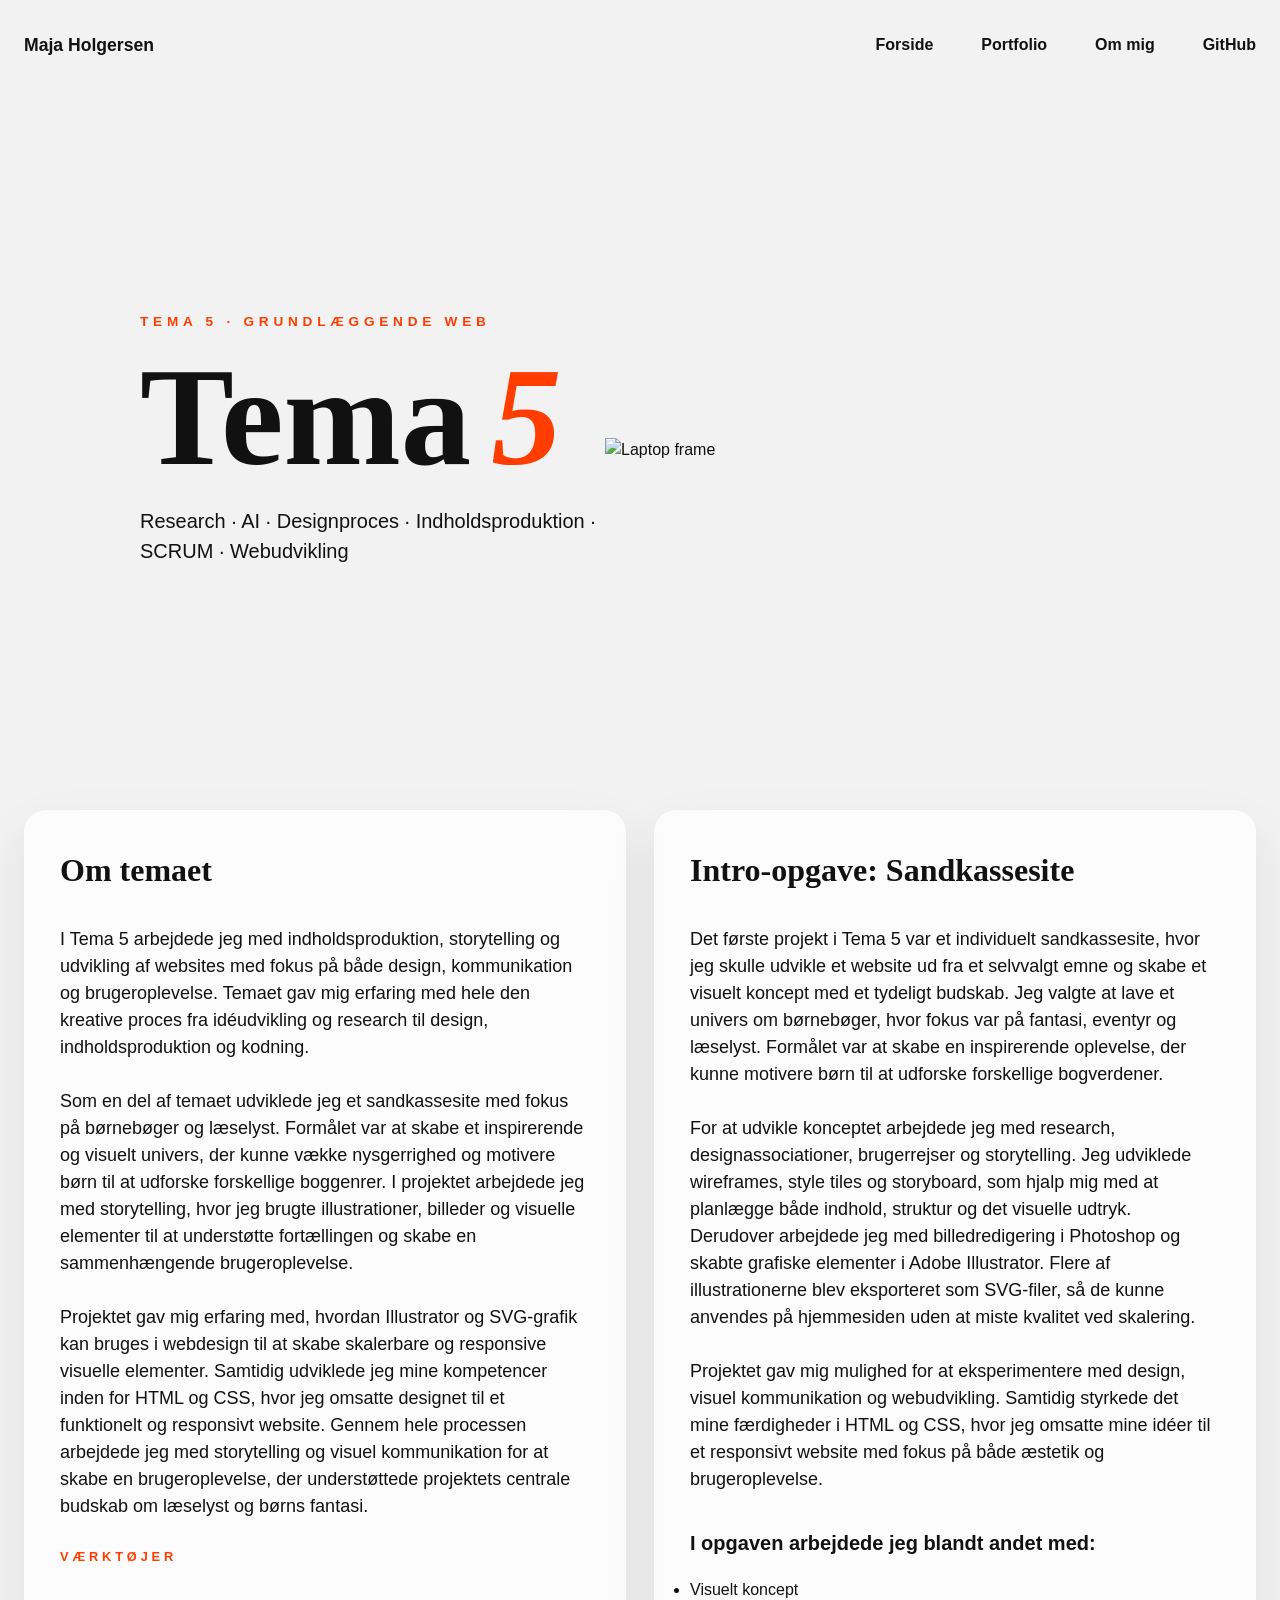
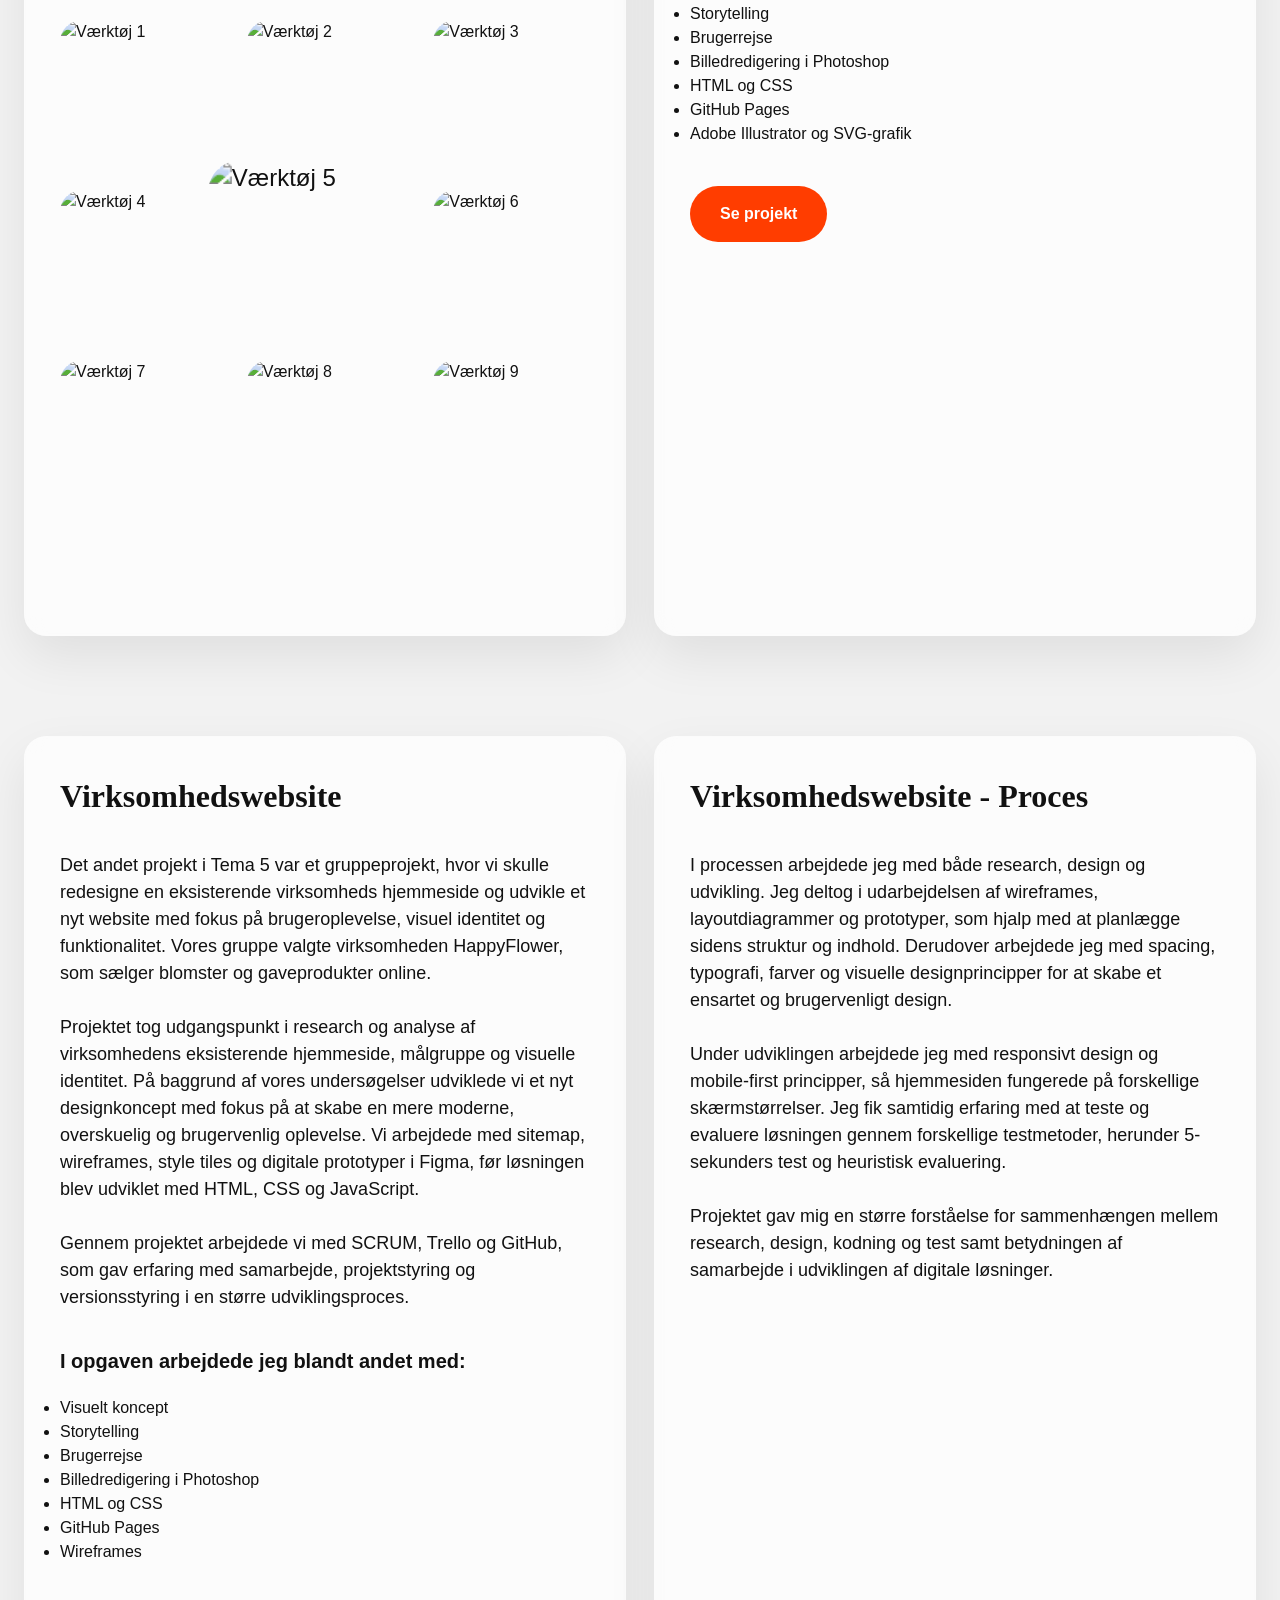
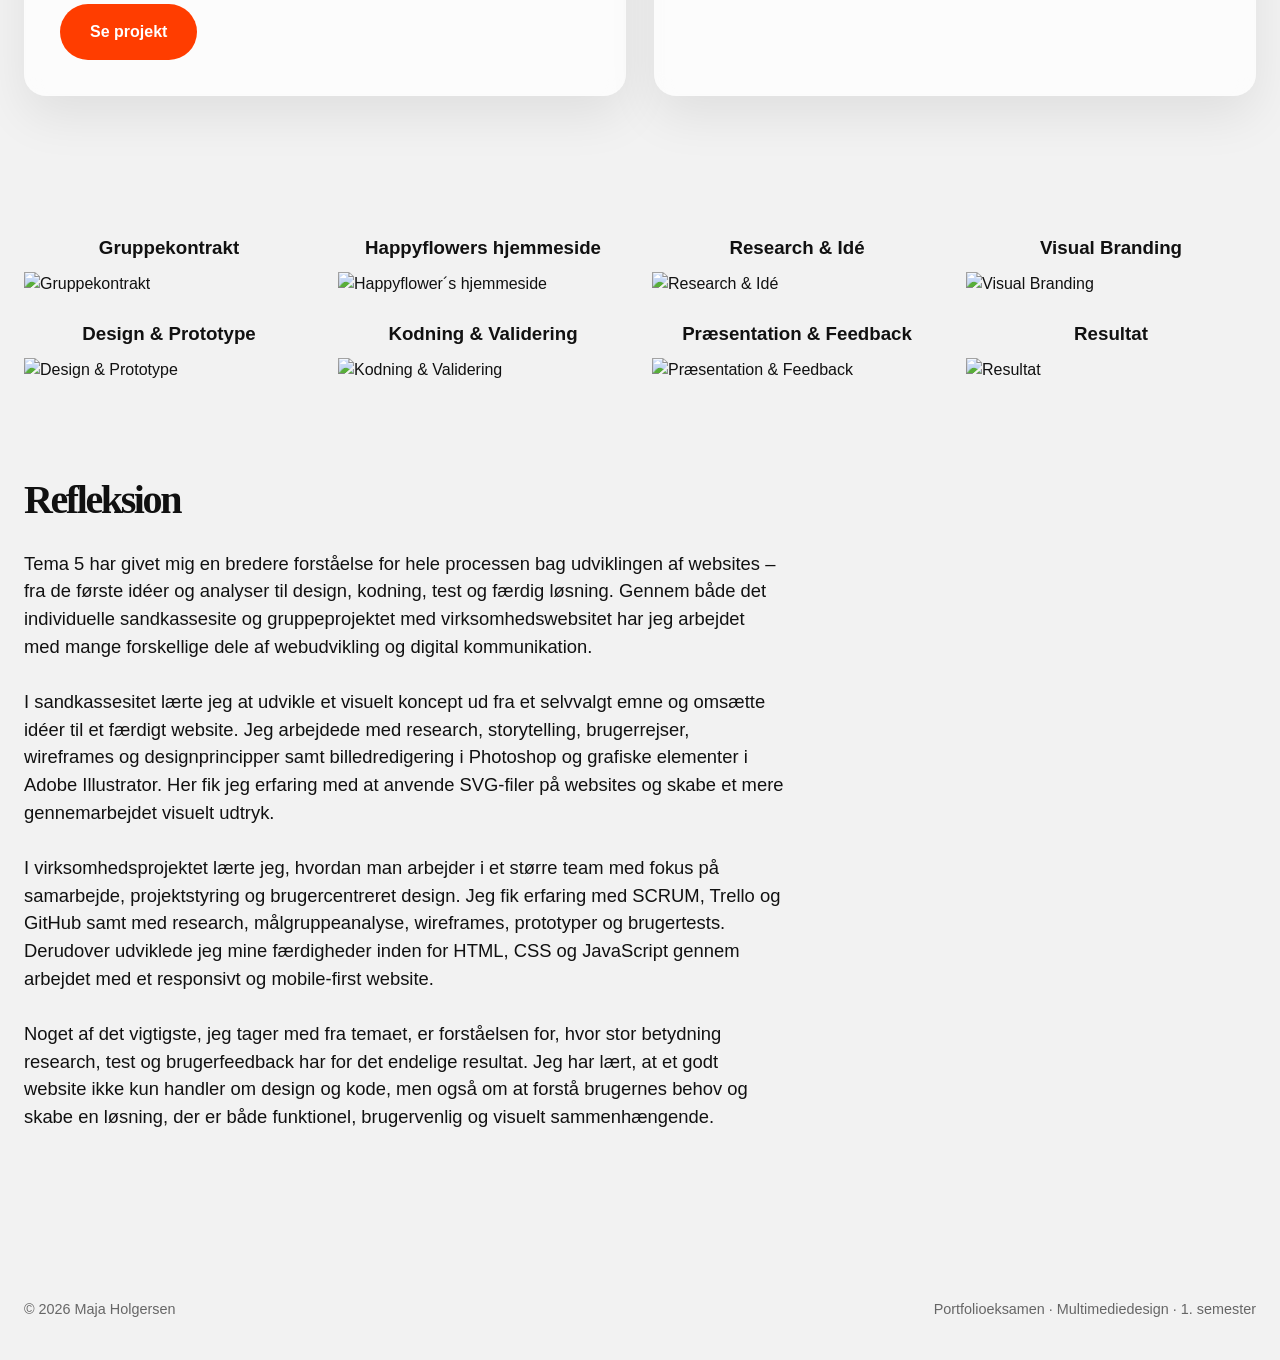
==== tema5.html @ cddb8886 "Add files via upload" ====
<!doctype html>
<html lang="da">
  <head>
    <meta charset="UTF-8" />
    <meta name="viewport" content="width=device-width, initial-scale=1.0" />
    <title>Tema 5</title>
    <link rel="stylesheet" href="css/tema5.css" />
  </head>

  <body>
    <header>
      <nav>
        <a href="index.html">Maja Holgersen</a>

        <ul>
          <li><a href="index.html">Forside</a></li>
          <li><a href="portfolio.html">Portfolio</a></li>
          <li><a href="ommig.html">Om mig</a></li>
          <li><a href="https://github.com/maho1005/Eksamen-Portfolio" target="_blank" rel="noopener noreferrer">GitHub</a></li>
        </ul>
      </nav>
    </header>

    <main>
      <section class="tema-hero">
        <div class="tema-content">
          <p>Tema 5 · Grundlæggende web</p>

          <h1>Tema <span>5</span></h1>

          <p>Research · AI · Designproces · Indholdsproduktion · SCRUM · Webudvikling</p>
        </div>

        <div class="laptop-wrapper">
          <video autoplay muted loop playsinline>
            <source src="videos/tema5video.mp4" type="video/mp4" />
          </video>
          <img src="images/pc.webp" alt="Laptop frame" />
        </div>
      </section>

      <section class="info-grid">
        <article>
          <h2>Om temaet</h2>

          <p>
            I Tema 5 arbejdede jeg med indholdsproduktion, storytelling og udvikling af websites med fokus på både design, kommunikation og brugeroplevelse. Temaet gav mig erfaring med hele den kreative proces fra idéudvikling og research til design,
            indholdsproduktion og kodning.
          </p>
          <p>
            Som en del af temaet udviklede jeg et sandkassesite med fokus på børnebøger og læselyst. Formålet var at skabe et inspirerende og visuelt univers, der kunne vække nysgerrighed og motivere børn til at udforske forskellige boggenrer. I
            projektet arbejdede jeg med storytelling, hvor jeg brugte illustrationer, billeder og visuelle elementer til at understøtte fortællingen og skabe en sammenhængende brugeroplevelse.
          </p>
          <p>
            Projektet gav mig erfaring med, hvordan Illustrator og SVG-grafik kan bruges i webdesign til at skabe skalerbare og responsive visuelle elementer. Samtidig udviklede jeg mine kompetencer inden for HTML og CSS, hvor jeg omsatte designet
            til et funktionelt og responsivt website. Gennem hele processen arbejdede jeg med storytelling og visuel kommunikation for at skabe en brugeroplevelse, der understøttede projektets centrale budskab om læselyst og børns fantasi.
          </p>

          <section class="tools-section">
            <p>Værktøjer</p>

            <div class="tools-grid">
              <img src="images/html.webp" alt="Værktøj 1" />
              <img src="images/css.webp" alt="Værktøj 2" />
              <img class="vaerktoj3" src="images/vsc.webp" alt="Værktøj 3" />
              <img src="images/figma.webp" alt="Værktøj 4" />
              <img class="vaerktoj5" src="images/bi.webp" alt="Værktøj 5" />
              <img class="vaerktoj6" src="images/git.webp" alt="Værktøj 6" />
              <img src="images/js.webp" alt="Værktøj 7" />
              <img src="images/ai.webp" alt="Værktøj 8" />
              <img src="images/trello.webp" alt="Værktøj 9" />
            </div>
          </section>
        </article>

        <article>
          <h2>Intro-opgave: Sandkassesite</h2>

          <p>
            Det første projekt i Tema 5 var et individuelt sandkassesite, hvor jeg skulle udvikle et website ud fra et selvvalgt emne og skabe et visuelt koncept med et tydeligt budskab. Jeg valgte at lave et univers om børnebøger, hvor fokus var på
            fantasi, eventyr og læselyst. Formålet var at skabe en inspirerende oplevelse, der kunne motivere børn til at udforske forskellige bogverdener.
          </p>

          <p>
            For at udvikle konceptet arbejdede jeg med research, designassociationer, brugerrejser og storytelling. Jeg udviklede wireframes, style tiles og storyboard, som hjalp mig med at planlægge både indhold, struktur og det visuelle udtryk.
            Derudover arbejdede jeg med billedredigering i Photoshop og skabte grafiske elementer i Adobe Illustrator. Flere af illustrationerne blev eksporteret som SVG-filer, så de kunne anvendes på hjemmesiden uden at miste kvalitet ved skalering.
          </p>

          <p>
            Projektet gav mig mulighed for at eksperimentere med design, visuel kommunikation og webudvikling. Samtidig styrkede det mine færdigheder i HTML og CSS, hvor jeg omsatte mine idéer til et responsivt website med fokus på både æstetik og
            brugeroplevelse.
          </p>

          <h3>I opgaven arbejdede jeg blandt andet med:</h3>

          <ul>
            <li>Visuelt koncept</li>
            <li>Storytelling</li>
            <li>Brugerrejse</li>
            <li>Billedredigering i Photoshop</li>
            <li>HTML og CSS</li>
            <li>GitHub Pages</li>
            <li>Adobe Illustrator og SVG-grafik</li>
          </ul>
          <a href="https://maho1005.github.io/Sandkassesite/" target="_blank" rel="noopener noreferrer">Se projekt</a>
        </article>
      </section>
      <section class="info-grid">
        <article>
          <h2>Virksomhedswebsite</h2>

          <p>
            Det andet projekt i Tema 5 var et gruppeprojekt, hvor vi skulle redesigne en eksisterende virksomheds hjemmeside og udvikle et nyt website med fokus på brugeroplevelse, visuel identitet og funktionalitet. Vores gruppe valgte virksomheden
            HappyFlower, som sælger blomster og gaveprodukter online.
          </p>

          <p>
            Projektet tog udgangspunkt i research og analyse af virksomhedens eksisterende hjemmeside, målgruppe og visuelle identitet. På baggrund af vores undersøgelser udviklede vi et nyt designkoncept med fokus på at skabe en mere moderne,
            overskuelig og brugervenlig oplevelse. Vi arbejdede med sitemap, wireframes, style tiles og digitale prototyper i Figma, før løsningen blev udviklet med HTML, CSS og JavaScript.
          </p>

          <p>Gennem projektet arbejdede vi med SCRUM, Trello og GitHub, som gav erfaring med samarbejde, projektstyring og versionsstyring i en større udviklingsproces.</p>

          <h3>I opgaven arbejdede jeg blandt andet med:</h3>

          <ul>
            <li>Visuelt koncept</li>
            <li>Storytelling</li>
            <li>Brugerrejse</li>
            <li>Billedredigering i Photoshop</li>
            <li>HTML og CSS</li>
            <li>GitHub Pages</li>
            <li>Wireframes</li>
          </ul>

          <a href="https://maho1005.github.io/HapperFlower/index.html" target="_blank" rel="noopener noreferrer">Se projekt</a>
        </article>

        <article>
          <h2>Virksomhedswebsite - Proces</h2>

          <p>
            I processen arbejdede jeg med både research, design og udvikling. Jeg deltog i udarbejdelsen af wireframes, layoutdiagrammer og prototyper, som hjalp med at planlægge sidens struktur og indhold. Derudover arbejdede jeg med spacing,
            typografi, farver og visuelle designprincipper for at skabe et ensartet og brugervenligt design.
          </p>
          <p>
            Under udviklingen arbejdede jeg med responsivt design og mobile-first principper, så hjemmesiden fungerede på forskellige skærmstørrelser. Jeg fik samtidig erfaring med at teste og evaluere løsningen gennem forskellige testmetoder,
            herunder 5-sekunders test og heuristisk evaluering.
          </p>
          <p>Projektet gav mig en større forståelse for sammenhængen mellem research, design, kodning og test samt betydningen af samarbejde i udviklingen af digitale løsninger.</p>
        </article>
      </section>

      <section class="process-section">
        <div class="process-gallery">
          <section class="sektion0">
            <h3>Gruppekontrakt</h3>
            <img src="images/tema5/tema5proces0.webp" alt="Gruppekontrakt" />
          </section>
          <section class="sektion1">
            <h3>Happyflowers hjemmeside</h3>
            <img src="images/tema5/tema5proces1.webp" alt="Happyflower´s hjemmeside" />
          </section>
          <section class="sektion2">
            <h3>Research & Idé</h3>
            <img src="images/tema5/tema5proces2.webp" alt="Research & Idé" />
          </section>
          <section class="sektion3">
            <h3>Visual Branding</h3>
            <img src="images/tema5/tema5proces3.webp" alt="Visual Branding" />
          </section>
          <section class="sektion4">
            <h3>Design & Prototype</h3>
            <img src="images/tema5/tema5proces4.webp" alt="Design & Prototype" />
          </section>
          <section class="sektion5">
            <h3>Kodning & Validering</h3>
            <img src="images/tema5/tema5proces5.webp" alt="Kodning & Validering" />
          </section>
          <section class="sektion6">
            <h3>Præsentation & Feedback</h3>
            <img src="images/tema5/tema5proces6.webp" alt="Præsentation & Feedback" />
          </section>
          <section class="sektion7">
            <h3>Resultat</h3>
            <img src="images/tema5/tema5proces7.webp" alt="Resultat" />
          </section>
        </div>
      </section>

      <section class="reflection">
        <h2>Refleksion</h2>

        <p>
          Tema 5 har givet mig en bredere forståelse for hele processen bag udviklingen af websites – fra de første idéer og analyser til design, kodning, test og færdig løsning. Gennem både det individuelle sandkassesite og gruppeprojektet med
          virksomhedswebsitet har jeg arbejdet med mange forskellige dele af webudvikling og digital kommunikation.
        </p>

        <p>
          I sandkassesitet lærte jeg at udvikle et visuelt koncept ud fra et selvvalgt emne og omsætte idéer til et færdigt website. Jeg arbejdede med research, storytelling, brugerrejser, wireframes og designprincipper samt billedredigering i
          Photoshop og grafiske elementer i Adobe Illustrator. Her fik jeg erfaring med at anvende SVG-filer på websites og skabe et mere gennemarbejdet visuelt udtryk.
        </p>

        <p>
          I virksomhedsprojektet lærte jeg, hvordan man arbejder i et større team med fokus på samarbejde, projektstyring og brugercentreret design. Jeg fik erfaring med SCRUM, Trello og GitHub samt med research, målgruppeanalyse, wireframes,
          prototyper og brugertests. Derudover udviklede jeg mine færdigheder inden for HTML, CSS og JavaScript gennem arbejdet med et responsivt og mobile-first website.
        </p>

        <p>
          Noget af det vigtigste, jeg tager med fra temaet, er forståelsen for, hvor stor betydning research, test og brugerfeedback har for det endelige resultat. Jeg har lært, at et godt website ikke kun handler om design og kode, men også om at
          forstå brugernes behov og skabe en løsning, der er både funktionel, brugervenlig og visuelt sammenhængende.
        </p>
      </section>
    </main>

    <footer>
      <p>© 2026 Maja Holgersen</p>
      <p>Portfolioeksamen · Multimediedesign · 1. semester</p>
    </footer>
  </body>
</html>
---- css/tema5.css ----
* {
  box-sizing: border-box;
  margin: 0;
  padding: 0;
}

body {
  background: #f2f2f2;
  color: #111;
  font-family: Arial, sans-serif;
  line-height: 1.5;
  overflow-x: hidden;
}

/* BAGGRUNDSMØNSTER */
body::before {
  content: "";
  position: fixed;
  inset: 0;
  background-image: url("../images/monster.webp");
  background-size: cover;
  background-position: center;
  background-repeat: no-repeat;
  opacity: 0.22;
  z-index: -1;
  pointer-events: none;
}

a {
  color: inherit;
  text-decoration: none;
}

header,
main,
footer {
  width: min(100% - 48px, 1300px);
  margin: 0 auto;
}

/* NAV */
nav {
  padding: 32px 0;
  display: flex;
  justify-content: space-between;
  align-items: center;
}

nav > a {
  font-size: 1.1rem;
  font-weight: 900;
}

nav ul {
  display: flex;
  list-style: none;
  gap: 48px;
}

nav ul li a {
  font-weight: 700;
}

nav ul li a:hover {
  color: #ff3d00;
}

/* HERO */
.tema-hero {
  min-height: 80vh;
  display: grid;
  grid-template-columns: 1fr 1fr;
  gap: 70px;
  align-items: center;
  padding: 90px 0;
  max-width: 1000px;
  margin: auto;
}

.tema-content > p:first-child {
  color: #ff3d00;
  text-transform: uppercase;
  letter-spacing: 0.35em;
  font-size: 0.85rem;
  font-weight: 900;
  margin-bottom: 26px;
}

.tema-content h1 {
  display: flex;
  align-items: baseline;
  gap: 20px;
  font-size: clamp(5rem, 11vw, 10rem);
  line-height: 0.82;
  font-family: Georgia, serif;
  margin-bottom: 32px;
}

.tema-content h1 span {
  color: #ff3d00;
  font-style: italic;
}

.tema-content p {
  max-width: 620px;
  font-size: 20px;
  margin-bottom: 22px;
}

/* COMPUTER MED VIDEO */
.laptop-wrapper {
  position: relative;
  width: min(120%, 1050px);
  margin: auto;
  margin-left: -70px;
}

.laptop-wrapper video {
  position: absolute;
  top: 16.5%;
  left: 30%;
  width: 80%;
  height: 60%;
  object-fit: cover;
  border-radius: 4px;
  overflow: hidden;
  z-index: 1;
}

.laptop-wrapper img {
  width: 140%;
  display: block;
  position: relative;
  z-index: 2;
}

/* INFO CARDS */
.info-grid {
  display: grid;
  grid-template-columns: 1fr 1fr;
  gap: 28px;
  padding-bottom: 100px;
}

.info-grid article {
  background: rgba(255, 255, 255, 0.72);
  border-radius: 22px;
  padding: 36px;
  backdrop-filter: blur(10px);
  box-shadow: 0 20px 50px rgba(0, 0, 0, 0.08);
}

.info-grid h2 {
  font-size: 2rem;
  margin-bottom: 20px;
  font-family: Georgia, serif;
}

.info-grid h3 {
  font-size: 20px;
  margin-top: 20px;
  margin-bottom: 20px;
}

.info-grid p {
  font-size: 18px;
  padding-top: 12px;
  padding-bottom: 15px;
}

.info-grid a {
  display: inline-block;
  margin-top: 40px;
  padding: 16px 30px;
  background: #ff3d00;
  color: white;
  border-radius: 999px;
  font-weight: 900;
}

.tools-grid {
  display: grid;
  grid-template-columns: repeat(3, 1fr);
  gap: 30px;
  margin-top: 38px;
}

.tools-section p {
  font-size: 45px;
}

.tools-grid img {
  width: 100%;
  height: 120px;
  object-fit: contain;
  border-radius: 22px;
  margin-bottom: 20px;
}

.vaerktoj3 .vaerktoj6 {
  margin-left: -10px;
}

.vaerktoj5 {
  transform: scale(1.5);
}

/* PROCESS */
.process-section,
.tools-section,
.reflection {
  padding-bottom: 100px;
}

.process-section > p:first-child,
.tools-section > p:first-child,
.reflection > p:first-child {
  color: #ff3d00;
  text-transform: uppercase;
  letter-spacing: 0.3em;
  font-size: 0.8rem;
  font-weight: 900;
  margin-bottom: 24px;
}

.process-section h2,
.reflection h2 {
  font-size: 40px;
  line-height: 0.9;
  letter-spacing: -0.06em;
  font-family: Georgia, serif;
  margin-bottom: 32px;
}

.process-section p,
.reflection p {
  max-width: 760px;
  font-size: 1.15rem;
  margin-bottom: 28px;
}

/* PROCESS GALLERY */
.process-gallery {
  display: grid;
  grid-template-columns: repeat(4, 1fr);
  gap: 24px;
  margin-top: 38px;
}

.process-gallery img {
  width: 100%;
  height: 200px;
  object-fit: contain;
}

.process-gallery h3 {
  text-align: center;
  margin-bottom: 10px;
}

/* FOOTER */
footer {
  padding: 40px 0;
  display: flex;
  justify-content: space-between;
  color: #666;
  font-size: 0.9rem;
}

/* RESPONSIVE */
@media (max-width: 950px) {
  .tema-hero,
  .info-grid {
    grid-template-columns: 1fr;
  }

  .process-gallery,
  .tools-grid {
    grid-template-columns: 1fr 1fr;
  }

  .laptop-wrapper {
    width: min(100%, 700px);
  }
}

@media (max-width: 700px) {
  header,
  main,
  footer {
    width: min(100% - 28px, 1300px);
  }

  nav {
    flex-direction: column;
    align-items: flex-start;
    gap: 18px;
  }

  nav ul {
    gap: 18px;
    flex-wrap: wrap;
  }

  .tema-hero {
    padding: 60px 0;
  }

  .tema-content h1 {
    font-size: 4.4rem;
  }

  .process-gallery,
  .tools-grid {
    grid-template-columns: 1fr;
  }

  .process-gallery img {
    height: 300px;
  }

  footer {
    flex-direction: column;
    gap: 8px;
  }
}
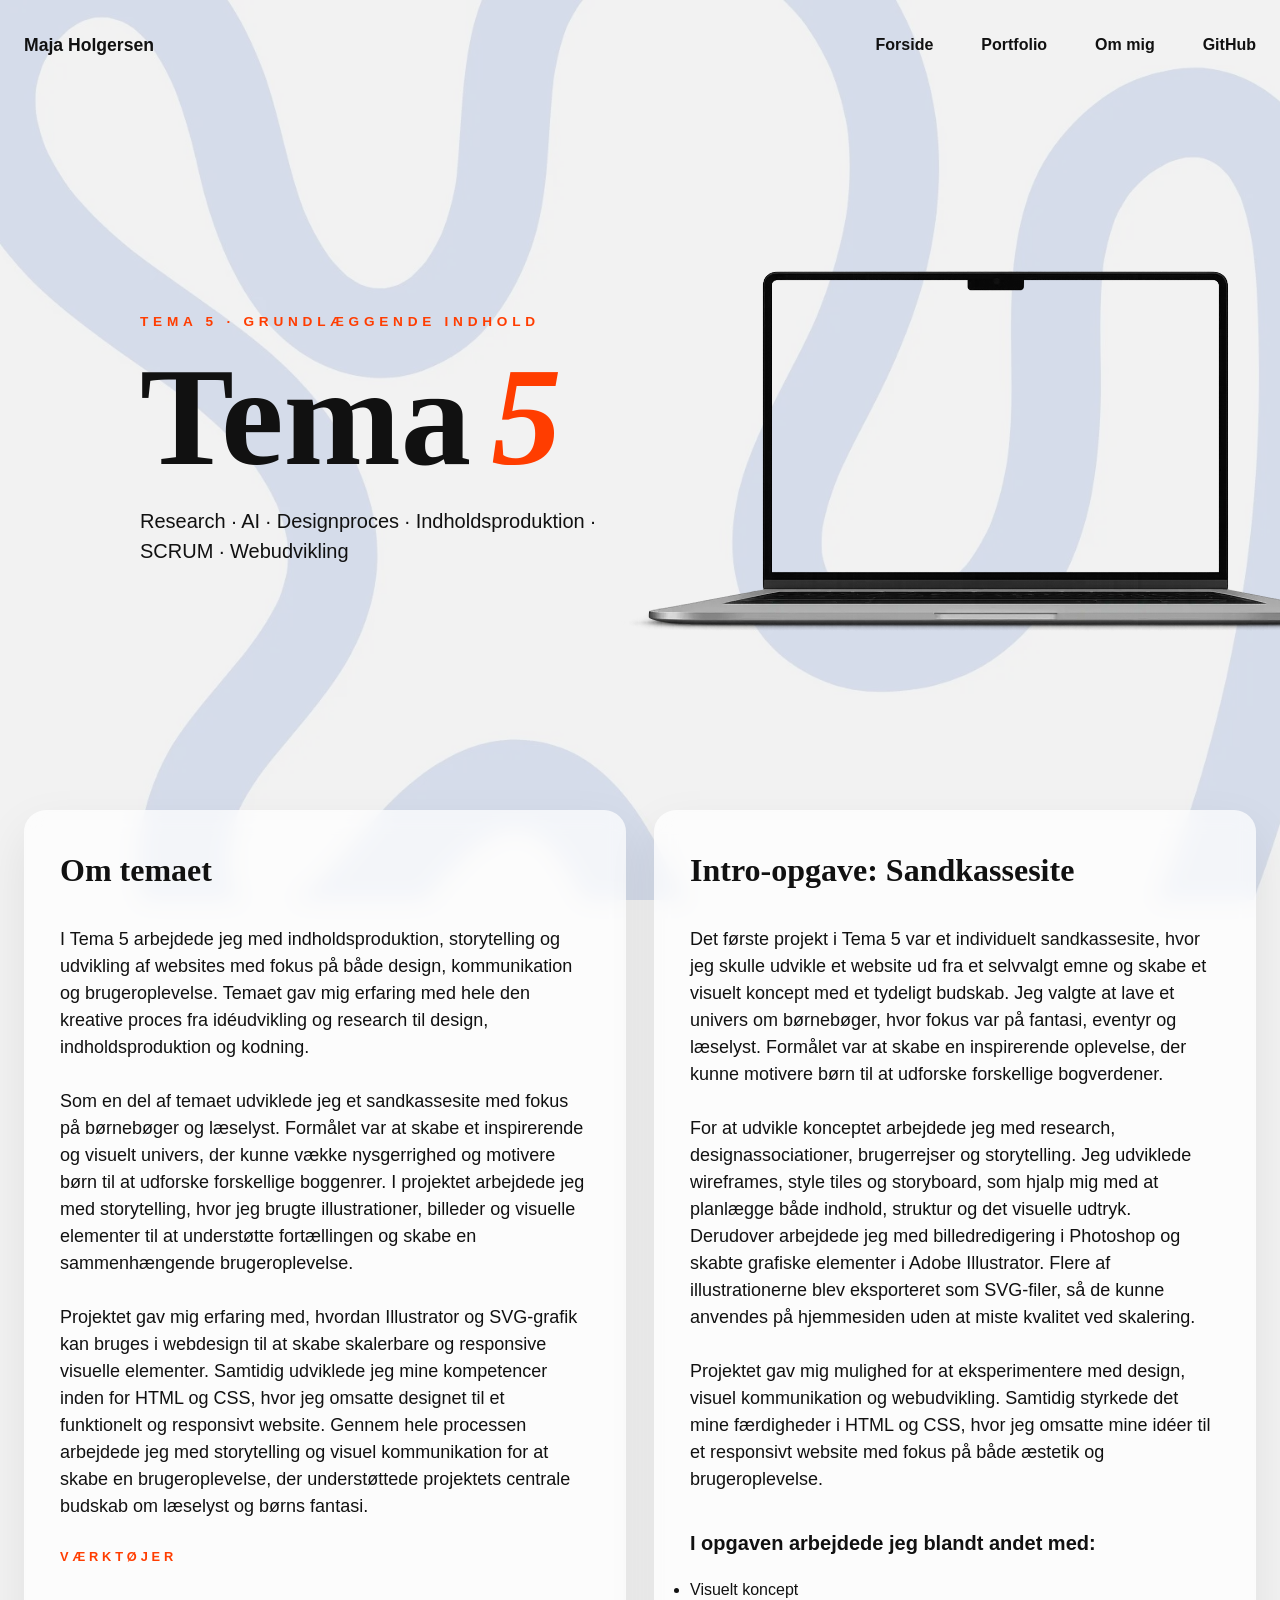
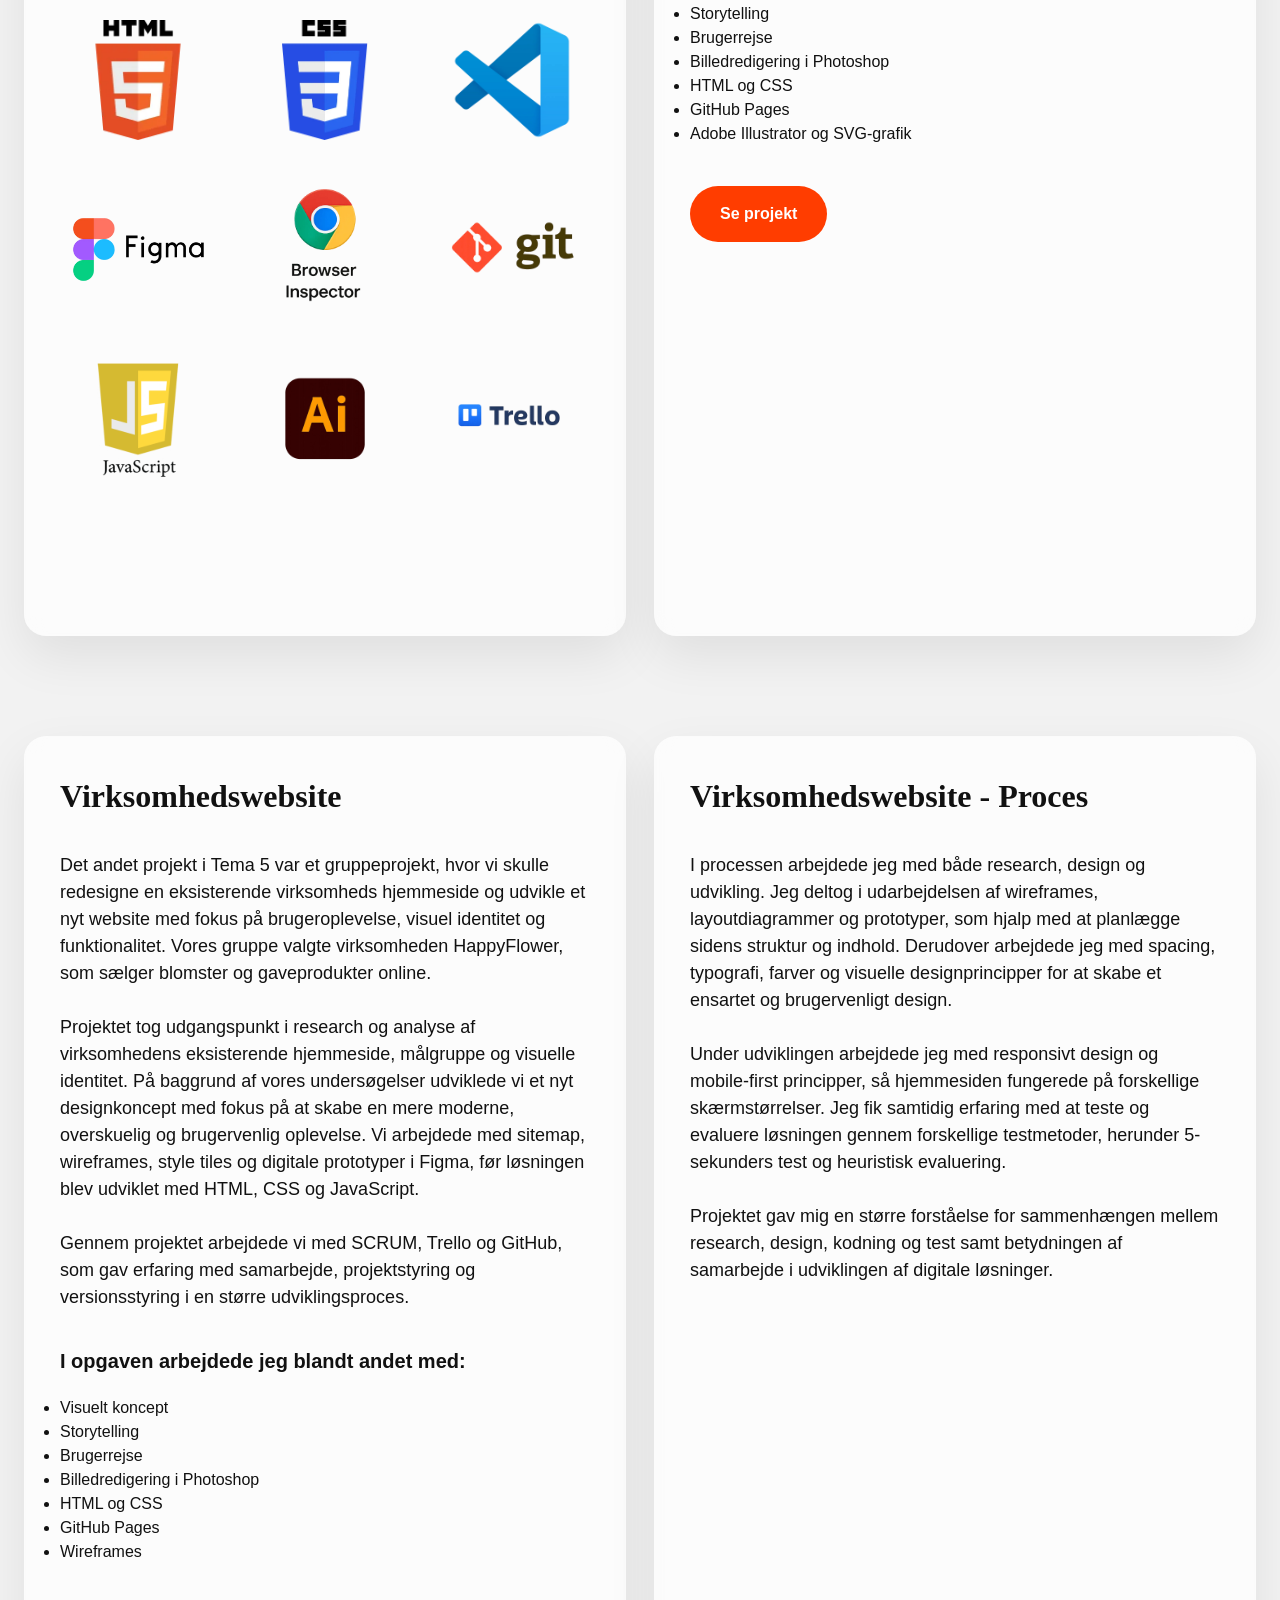
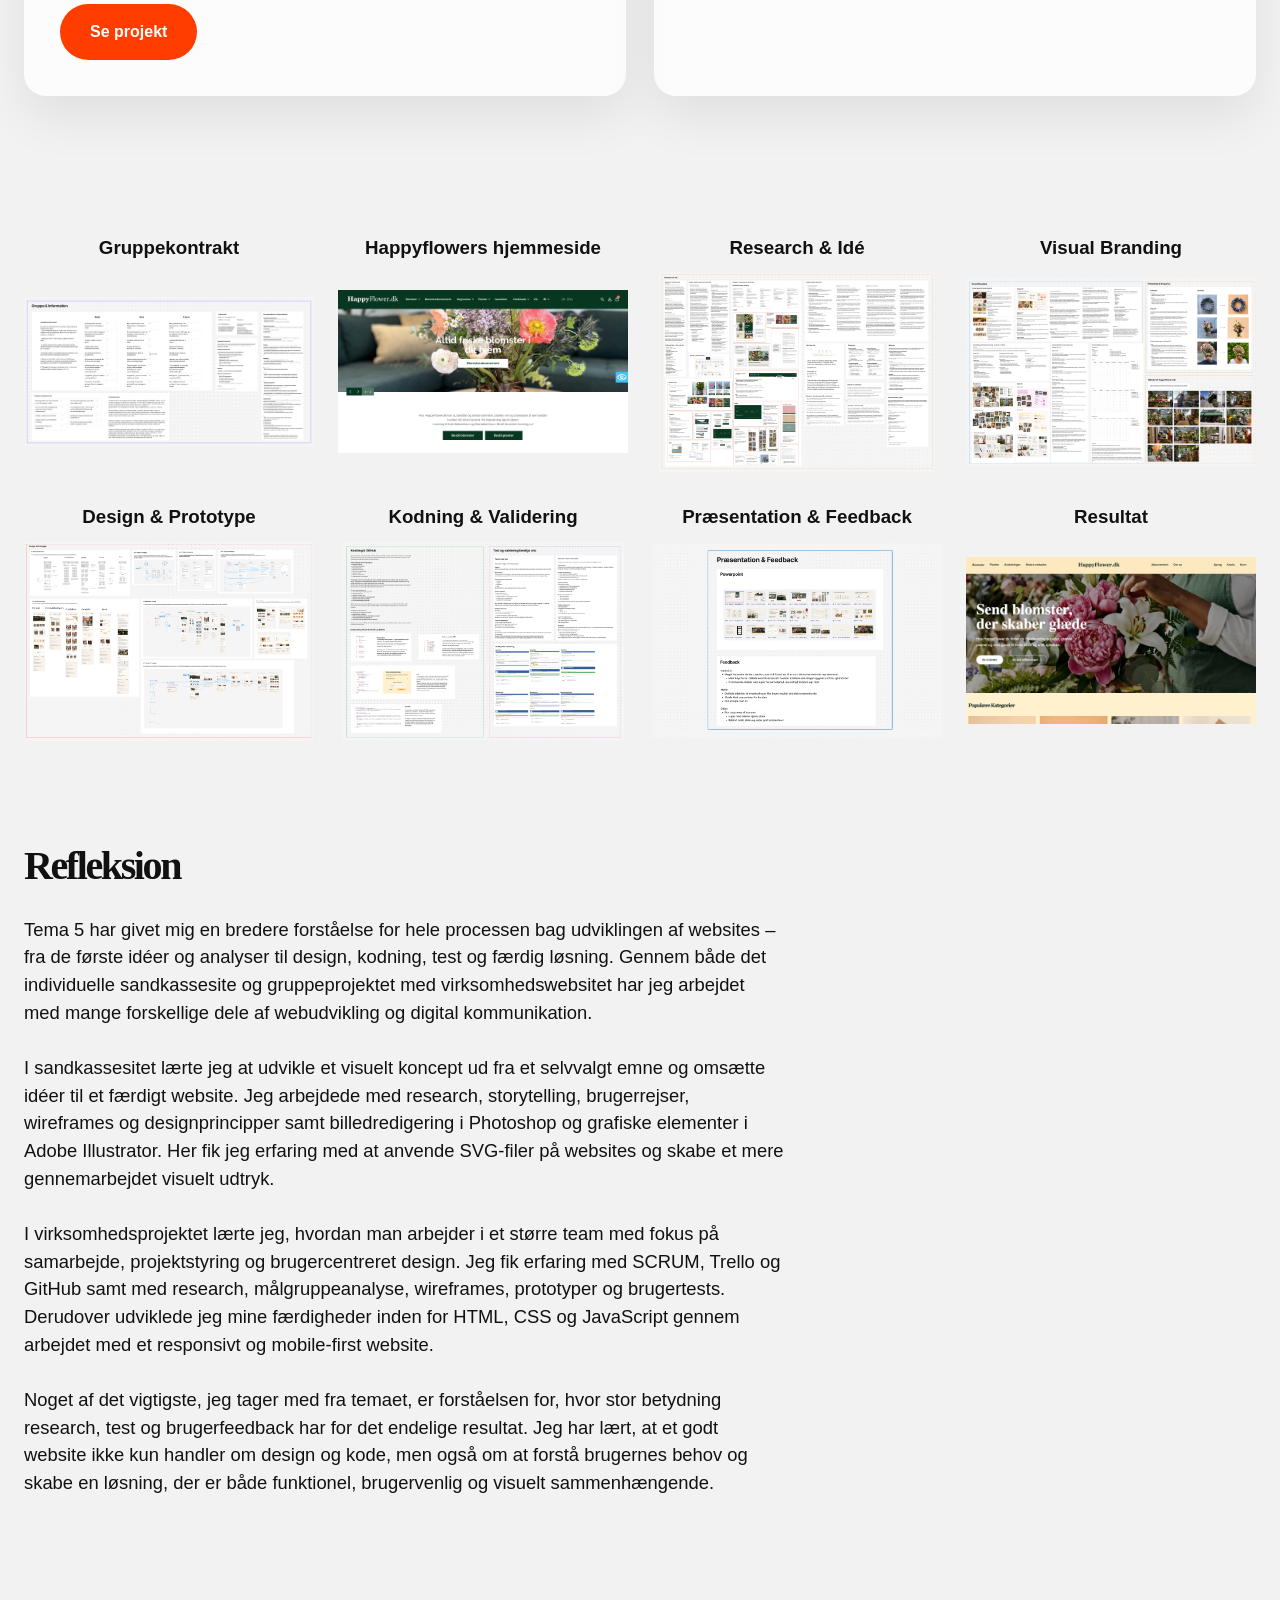
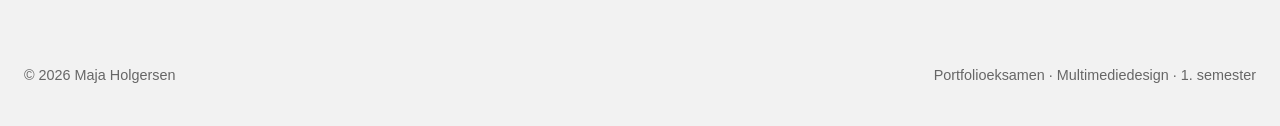
==== commit 894011df: "Add files via upload" ====
--- a/tema5.html
+++ b/tema5.html
@@ -24,7 +24,7 @@
     <main>
       <section class="tema-hero">
         <div class="tema-content">
-          <p>Tema 5 · Grundlæggende web</p>
+          <p>Tema 5 · Grundlæggende Indhold</p>
 
           <h1>Tema <span>5</span></h1>
 
